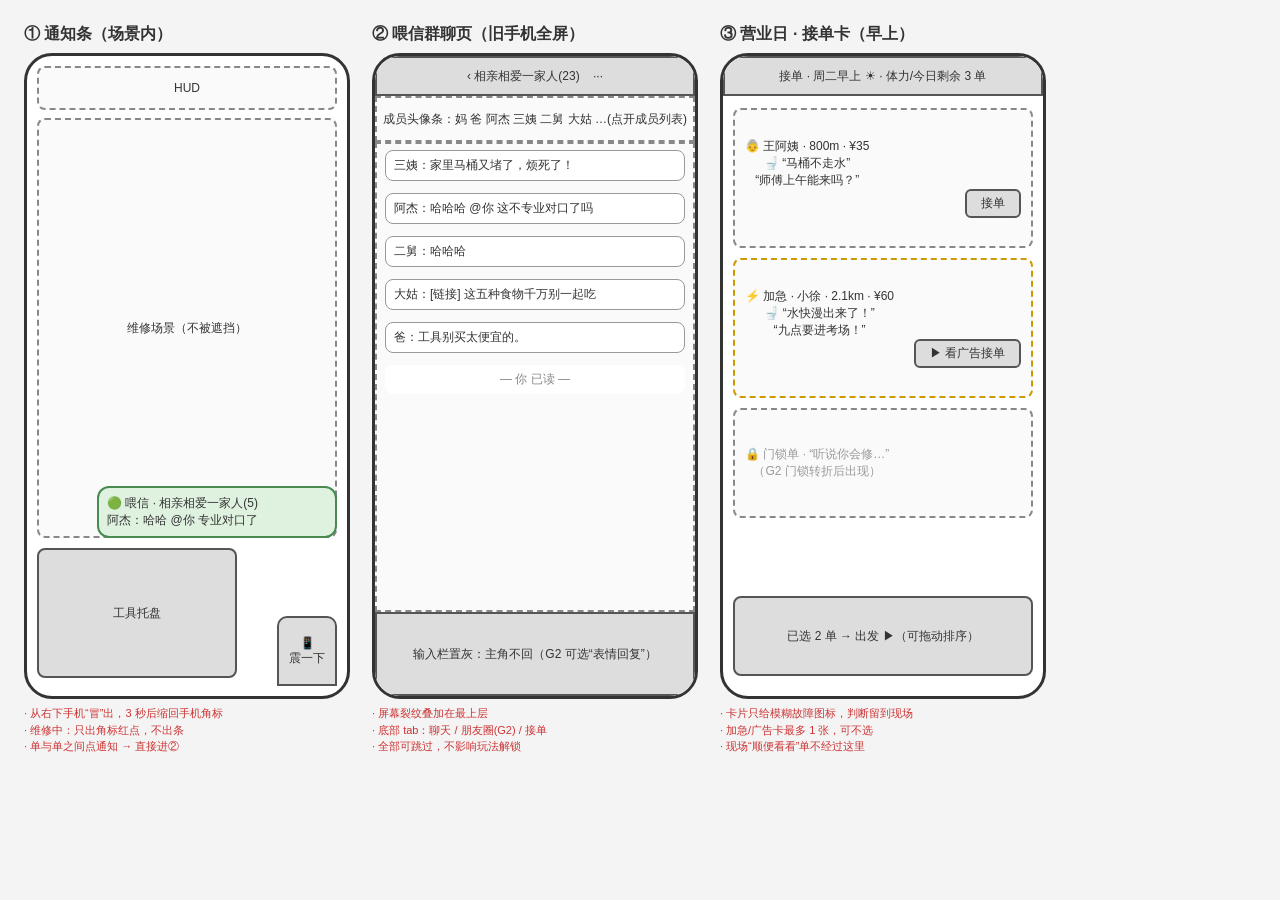
==== design/ui/wf2.html @ 50c82a18 "G1.5：喂信聊天列表/群聊/成员页，来电与语音接单，问老师傅（广告占位）提示" ====
<html><head><meta charset="utf-8"><style>
body{margin:0;background:#f4f4f4;font-family:"Noto Sans CJK SC","Noto Serif CJK SC",sans-serif;color:#333}
.row{display:flex;gap:28px;padding:24px}.col{width:320px}h3{margin:0 0 8px;font-size:16px}
.ph{position:relative;width:320px;height:640px;background:#fff;border:3px solid #333;border-radius:28px;overflow:hidden}
.b{position:absolute;border:2px dashed #888;border-radius:8px;font-size:12px;display:flex;align-items:center;justify-content:center;text-align:center;background:#fafafa;box-sizing:border-box}
.k{background:#ddd;border:2px solid #555}.g{background:#dff2e0;border:2px solid #4a8a4f}
.r{position:relative;margin:6px 8px;padding:6px 8px;border:1.5px solid #999;border-radius:8px;font-size:12px;background:#fff;text-align:left}
.n{font-size:11px;color:#c33;margin-top:6px;line-height:1.5}
</style></head><body><div class="row">

<div class="col"><h3>① 通知条（场景内）</h3><div class="ph">
<div class="b" style="left:10px;top:10px;width:300px;height:44px">HUD</div>
<div class="b" style="left:10px;top:62px;width:300px;height:420px">维修场景（不被遮挡）</div>
<div class="b k" style="left:10px;top:492px;width:200px;height:130px">工具托盘</div>
<div class="b g" style="left:70px;top:430px;width:240px;height:52px;justify-content:flex-start;padding-left:8px;border-radius:12px">🟢 喂信 · 相亲相爱一家人(5)<br>阿杰：哈哈 @你 专业对口了</div>
<div class="b k" style="left:250px;top:560px;width:60px;height:70px;border-radius:10px 10px 0 0">📱<br>震一下</div>
</div><div class="n">· 从右下手机“冒”出，3 秒后缩回手机角标<br>· 维修中：只出角标红点，不出条<br>· 单与单之间点通知 → 直接进②</div></div>

<div class="col"><h3>② 喂信群聊页（旧手机全屏）</h3><div class="ph">
<div class="b k" style="left:0;top:0;width:320px;height:40px;border-radius:0">‹ 相亲相爱一家人(23) &nbsp;&nbsp; ···</div>
<div class="b" style="left:0;top:40px;width:320px;height:46px;border-radius:0">成员头像条：妈 爸 阿杰 三姨 二舅 大姑 …(点开成员列表)</div>
<div class="b" style="left:0;top:86px;width:320px;height:470px;border-radius:0;flex-direction:column;justify-content:flex-start;align-items:stretch">
<div class="r">三姨：家里马桶又堵了，烦死了！</div>
<div class="r">阿杰：哈哈哈 @你 这不专业对口了吗</div>
<div class="r">二舅：哈哈哈</div>
<div class="r">大姑：[链接] 这五种食物千万别一起吃</div>
<div class="r">爸：工具别买太便宜的。</div>
<div class="r" style="text-align:center;color:#888;border:none">— 你 已读 —</div></div>
<div class="b k" style="left:0;top:556px;width:320px;height:84px;border-radius:0">输入栏置灰：主角不回（G2 可选“表情回复”）</div>
</div><div class="n">· 屏幕裂纹叠加在最上层<br>· 底部 tab：聊天 / 朋友圈(G2) / 接单<br>· 全部可跳过，不影响玩法解锁</div></div>

<div class="col"><h3>③ 营业日 · 接单卡（早上）</h3><div class="ph">
<div class="b k" style="left:0;top:0;width:320px;height:40px;border-radius:0">接单 · 周二早上 ☀ · 体力/今日剩余 3 单</div>
<div class="b" style="left:10px;top:52px;width:300px;height:140px;flex-direction:column;align-items:flex-start;padding:10px">👵 王阿姨 · 800m · ¥35<br>🚽 “马桶不走水”<br>“师傅上午能来吗？”<br><span style="align-self:flex-end;border:2px solid #555;padding:4px 14px;border-radius:6px;background:#ddd">接单</span></div>
<div class="b" style="left:10px;top:202px;width:300px;height:140px;flex-direction:column;align-items:flex-start;padding:10px;border-color:#c90">⚡ 加急 · 小徐 · 2.1km · ¥60<br>🚽 “水快漫出来了！”<br>“九点要进考场！”<br><span style="align-self:flex-end;border:2px solid #555;padding:4px 14px;border-radius:6px;background:#ddd">▶ 看广告接单</span></div>
<div class="b" style="left:10px;top:352px;width:300px;height:110px;flex-direction:column;align-items:flex-start;padding:10px;color:#999">🔒 门锁单 · “听说你会修…”<br>（G2 门锁转折后出现）</div>
<div class="b k" style="left:10px;top:540px;width:300px;height:80px">已选 2 单 → 出发 ▶（可拖动排序）</div>
</div><div class="n">· 卡片只给模糊故障图标，判断留到现场<br>· 加急/广告卡最多 1 张，可不选<br>· 现场“顺便看看”单不经过这里</div></div>

</div></body></html>
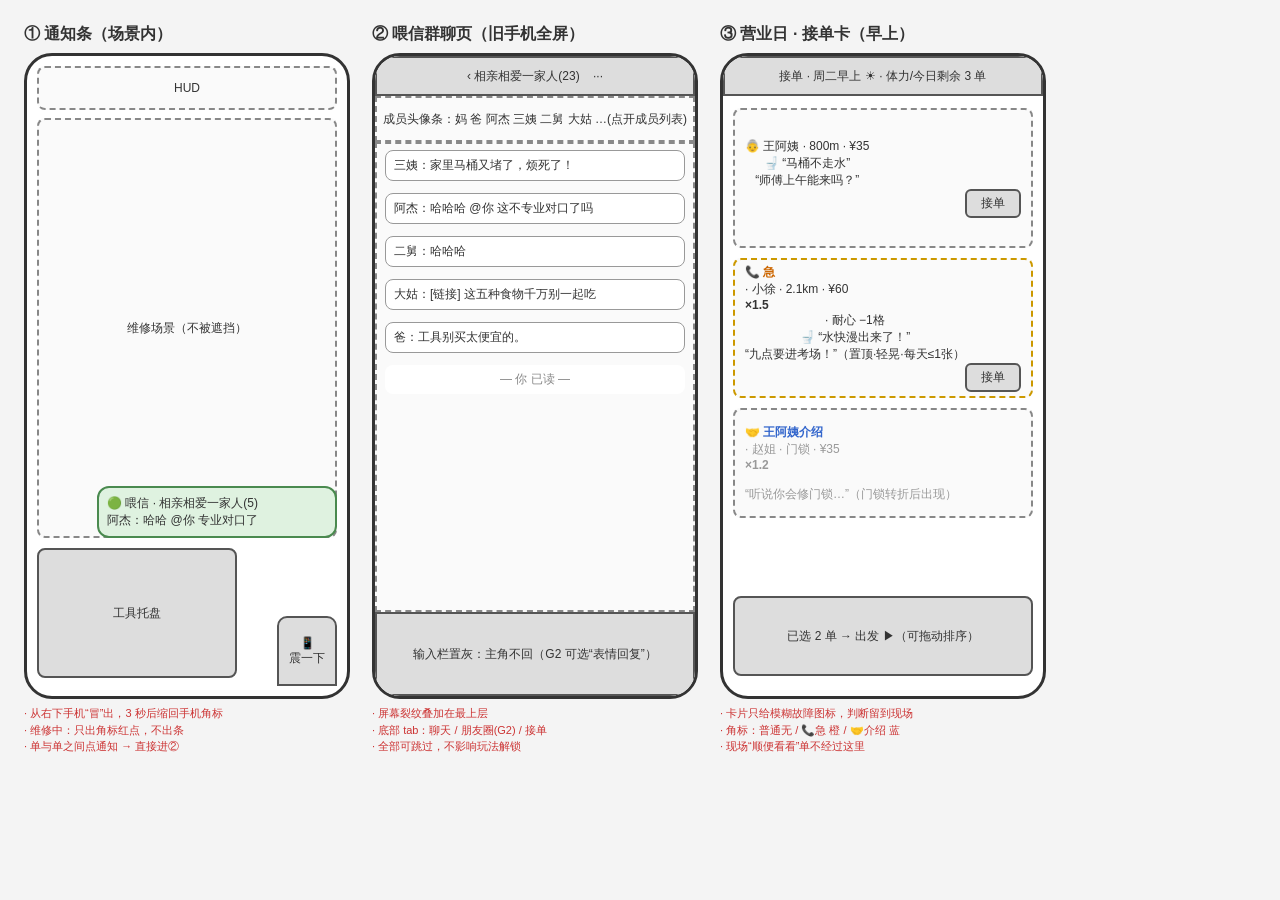
==== commit 6ddde89e: "UI: 接单卡角标（来电急单/转介绍）" ====
--- a/design/ui/wf2.html
+++ b/design/ui/wf2.html
@@ -32,9 +32,9 @@
 <div class="col"><h3>③ 营业日 · 接单卡（早上）</h3><div class="ph">
 <div class="b k" style="left:0;top:0;width:320px;height:40px;border-radius:0">接单 · 周二早上 ☀ · 体力/今日剩余 3 单</div>
 <div class="b" style="left:10px;top:52px;width:300px;height:140px;flex-direction:column;align-items:flex-start;padding:10px">👵 王阿姨 · 800m · ¥35<br>🚽 “马桶不走水”<br>“师傅上午能来吗？”<br><span style="align-self:flex-end;border:2px solid #555;padding:4px 14px;border-radius:6px;background:#ddd">接单</span></div>
-<div class="b" style="left:10px;top:202px;width:300px;height:140px;flex-direction:column;align-items:flex-start;padding:10px;border-color:#c90">⚡ 加急 · 小徐 · 2.1km · ¥60<br>🚽 “水快漫出来了！”<br>“九点要进考场！”<br><span style="align-self:flex-end;border:2px solid #555;padding:4px 14px;border-radius:6px;background:#ddd">▶ 看广告接单</span></div>
-<div class="b" style="left:10px;top:352px;width:300px;height:110px;flex-direction:column;align-items:flex-start;padding:10px;color:#999">🔒 门锁单 · “听说你会修…”<br>（G2 门锁转折后出现）</div>
+<div class="b" style="left:10px;top:202px;width:300px;height:140px;flex-direction:column;align-items:flex-start;padding:10px;border-color:#c90"><b style="color:#c60">📞 急</b> · 小徐 · 2.1km · ¥60 <b>×1.5</b> · 耐心 −1格<br>🚽 “水快漫出来了！”<br>“九点要进考场！”（置顶·轻晃·每天≤1张）<br><span style="align-self:flex-end;border:2px solid #555;padding:4px 14px;border-radius:6px;background:#ddd">接单</span></div>
+<div class="b" style="left:10px;top:352px;width:300px;height:110px;flex-direction:column;align-items:flex-start;padding:10px;color:#999"><b style="color:#36c">🤝 王阿姨介绍</b> · 赵姐 · 门锁 · ¥35 <b>×1.2</b><br>“听说你会修门锁…”（门锁转折后出现）</div>
 <div class="b k" style="left:10px;top:540px;width:300px;height:80px">已选 2 单 → 出发 ▶（可拖动排序）</div>
-</div><div class="n">· 卡片只给模糊故障图标，判断留到现场<br>· 加急/广告卡最多 1 张，可不选<br>· 现场“顺便看看”单不经过这里</div></div>
+</div><div class="n">· 卡片只给模糊故障图标，判断留到现场<br>· 角标：普通无 / 📞急 橙 / 🤝介绍 蓝<br>· 现场“顺便看看”单不经过这里</div></div>
 
 </div></body></html>
